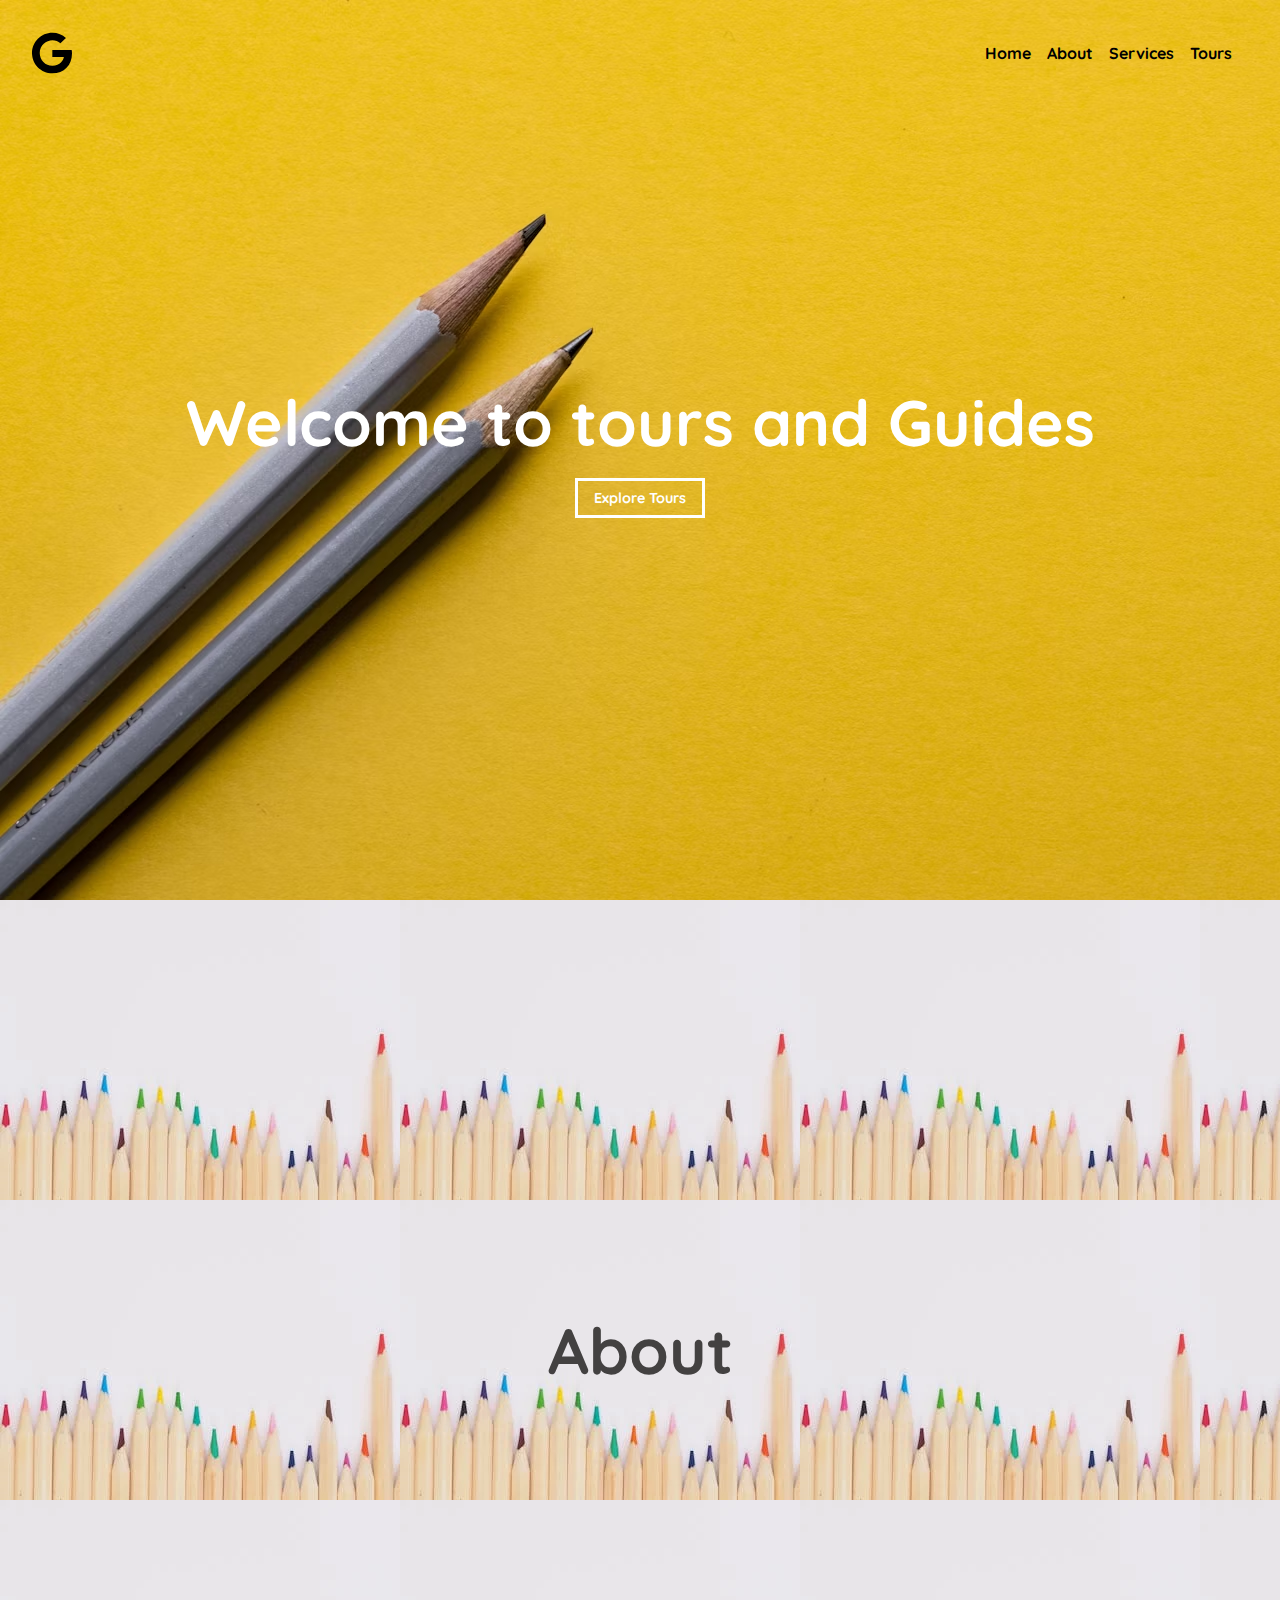
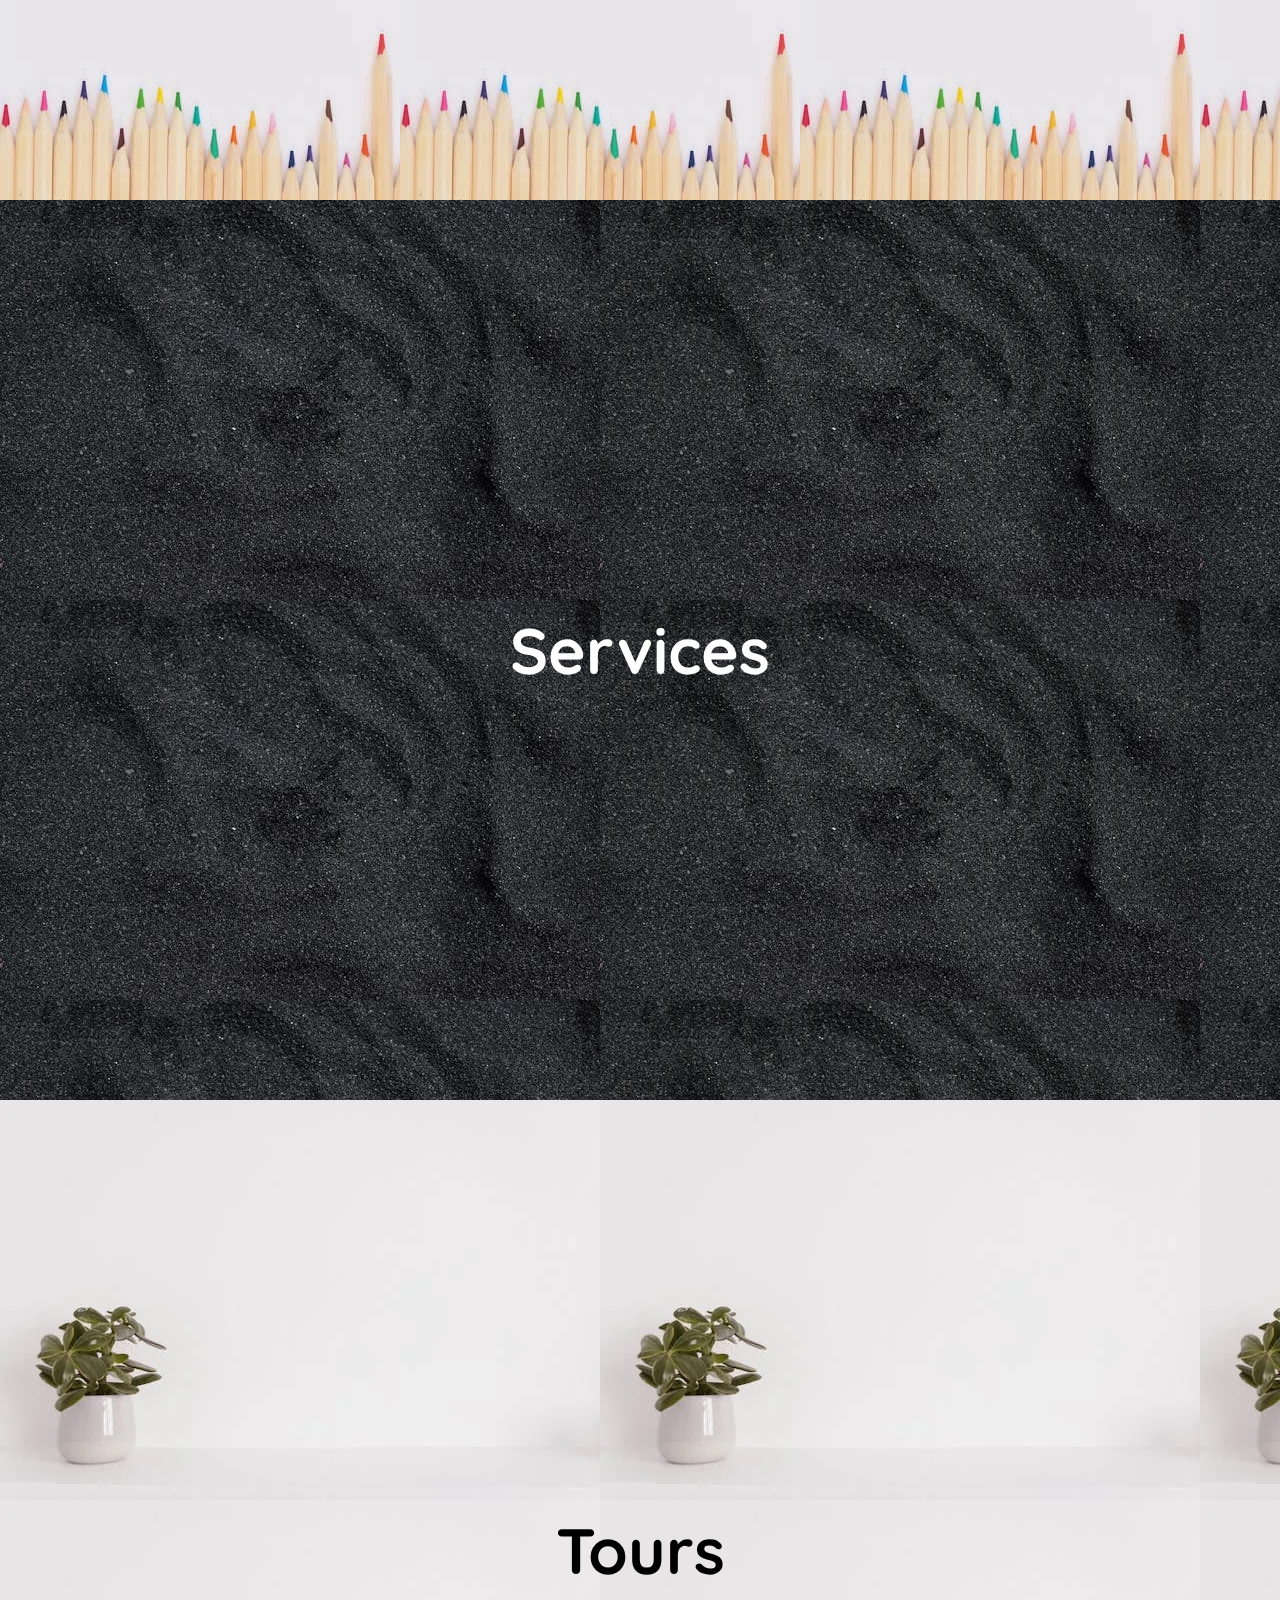
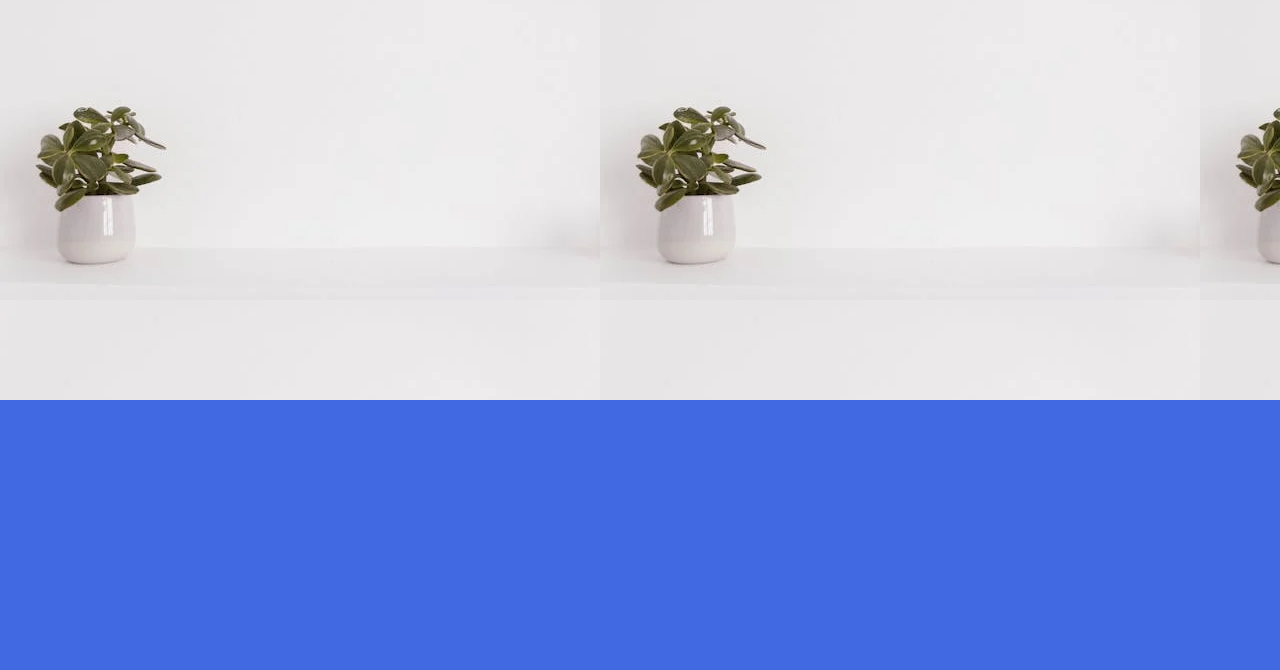
==== navigation-bar-on-scroll/index.html @ b8202149 "Day-10 Navigation bar on scroll Part-1" ====
<!DOCTYPE html>
<html lang="en">
<head>
    <meta charset="UTF-8">
    <meta name="viewport" content="width=device-width, initial-scale=1.0">
    <title>Navigation bar on scroll</title>
    <link rel="stylesheet" href="style.css">
</head>
<body>
    <header>
        <nav>
            <img class="logo" src="./assets/google-brands-solid.svg" alt="">
            <ul>
                <li><a href="#home">Home</a></li>
                <li><a href="#about">About</a></li>
                <li><a href="#services">Services</a></li>
                <li><a href="#tours">Tours</a></li>
            </ul>
        </nav>
    </header>
    <section id="home">
        <div class="home-content">
            Welcome to tours and Guides
        </div>
        <button class="btn">Explore Tours</button>
    </section>
    <section id="about">
        <div class="about-content">About</div>
    </section>
    <section id="services">
        <div class="services-content">Services</div>
    </section>
    <section id="tours">
        <div class="tours-content">Tours</div>
    </section>
    <footer></footer>

    <script src="script.js"></script>
</body>
</html>
---- navigation-bar-on-scroll/style.css ----
@import url('https://fonts.googleapis.com/css2?family=Quicksand:wght@300..700&display=swap');

* {
    margin: 0%;
    padding: 0%;
    box-sizing: border-box;
    font-family: "Quicksand", sans-serif;
}

body {
    position: relative;
}

.logo {
    width: 2.5rem;
}

a {
    text-decoration: none;
}

nav {
    display: flex;
    justify-content: space-between;
    padding: 2rem;
    transition: 0.5s;
    position: absolute;
    width: 100%;
}

nav ul {
    display: flex;
    justify-content: center;
    align-items: center;
    gap: 1rem;
    list-style: none;
    padding-inline: 1rem;
}

nav ul li a {
    color: black;
    font-weight: bold;
}

#home {
    height: 100vh;
    background: url("./assets/background.png");
    display: flex;
    justify-content: center;
    align-items: center;
    flex-direction: column;
    gap: 1rem;
}

.home-content {
    font-size: 4rem;
    color: white;
    font-weight: bold;
    text-align: center;
}

.btn {
    padding-inline: 1rem;
    padding-block: 0.5rem;
    border: 0.2rem solid white;
    background-color: transparent;
    color: white;
    font-weight: bold;
    font-size: 0.9rem;
}

#about {
    height: 100vh;
    background: url("./assets/about.png");
    display: flex;
    justify-content: center;
    align-items: center;
}

.about-content {
    font-size: 4rem;
    font-weight: bold;
    color: rgb(67, 65, 65);
}

#services {
    height: 100vh;
    background: url("./assets/services.png");
    display: flex;
    justify-content: center;
    align-items: center;
}

.services-content {
    font-size: 4rem;
    font-weight: bold;
    color: white;
}

#tours {
    height: 100vh;
    background: url("./assets/tours.png");
    display: flex;
    justify-content: center;
    align-items: center;
}

.tours-content {
    font-size: 4rem;
    font-weight: bold;
    
}

footer {
    height: 30vh;
    background-color: royalblue;
}
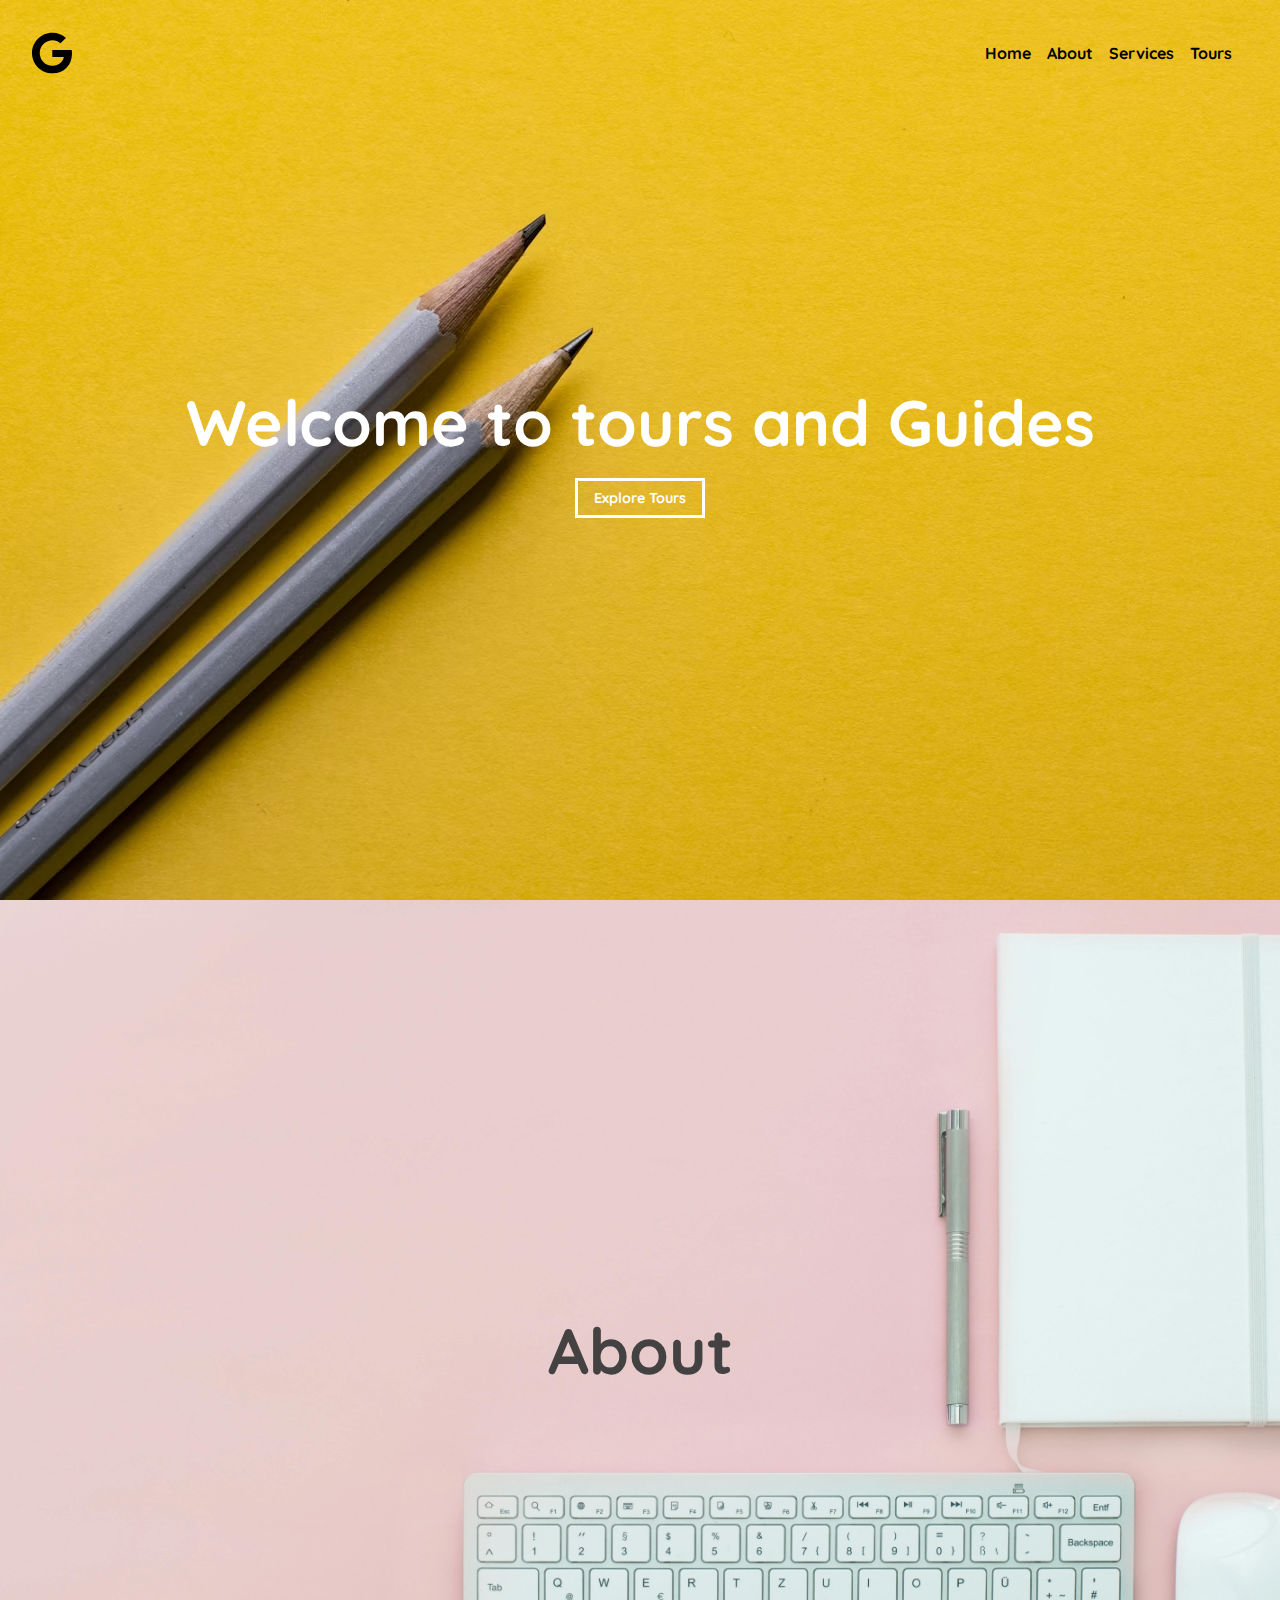
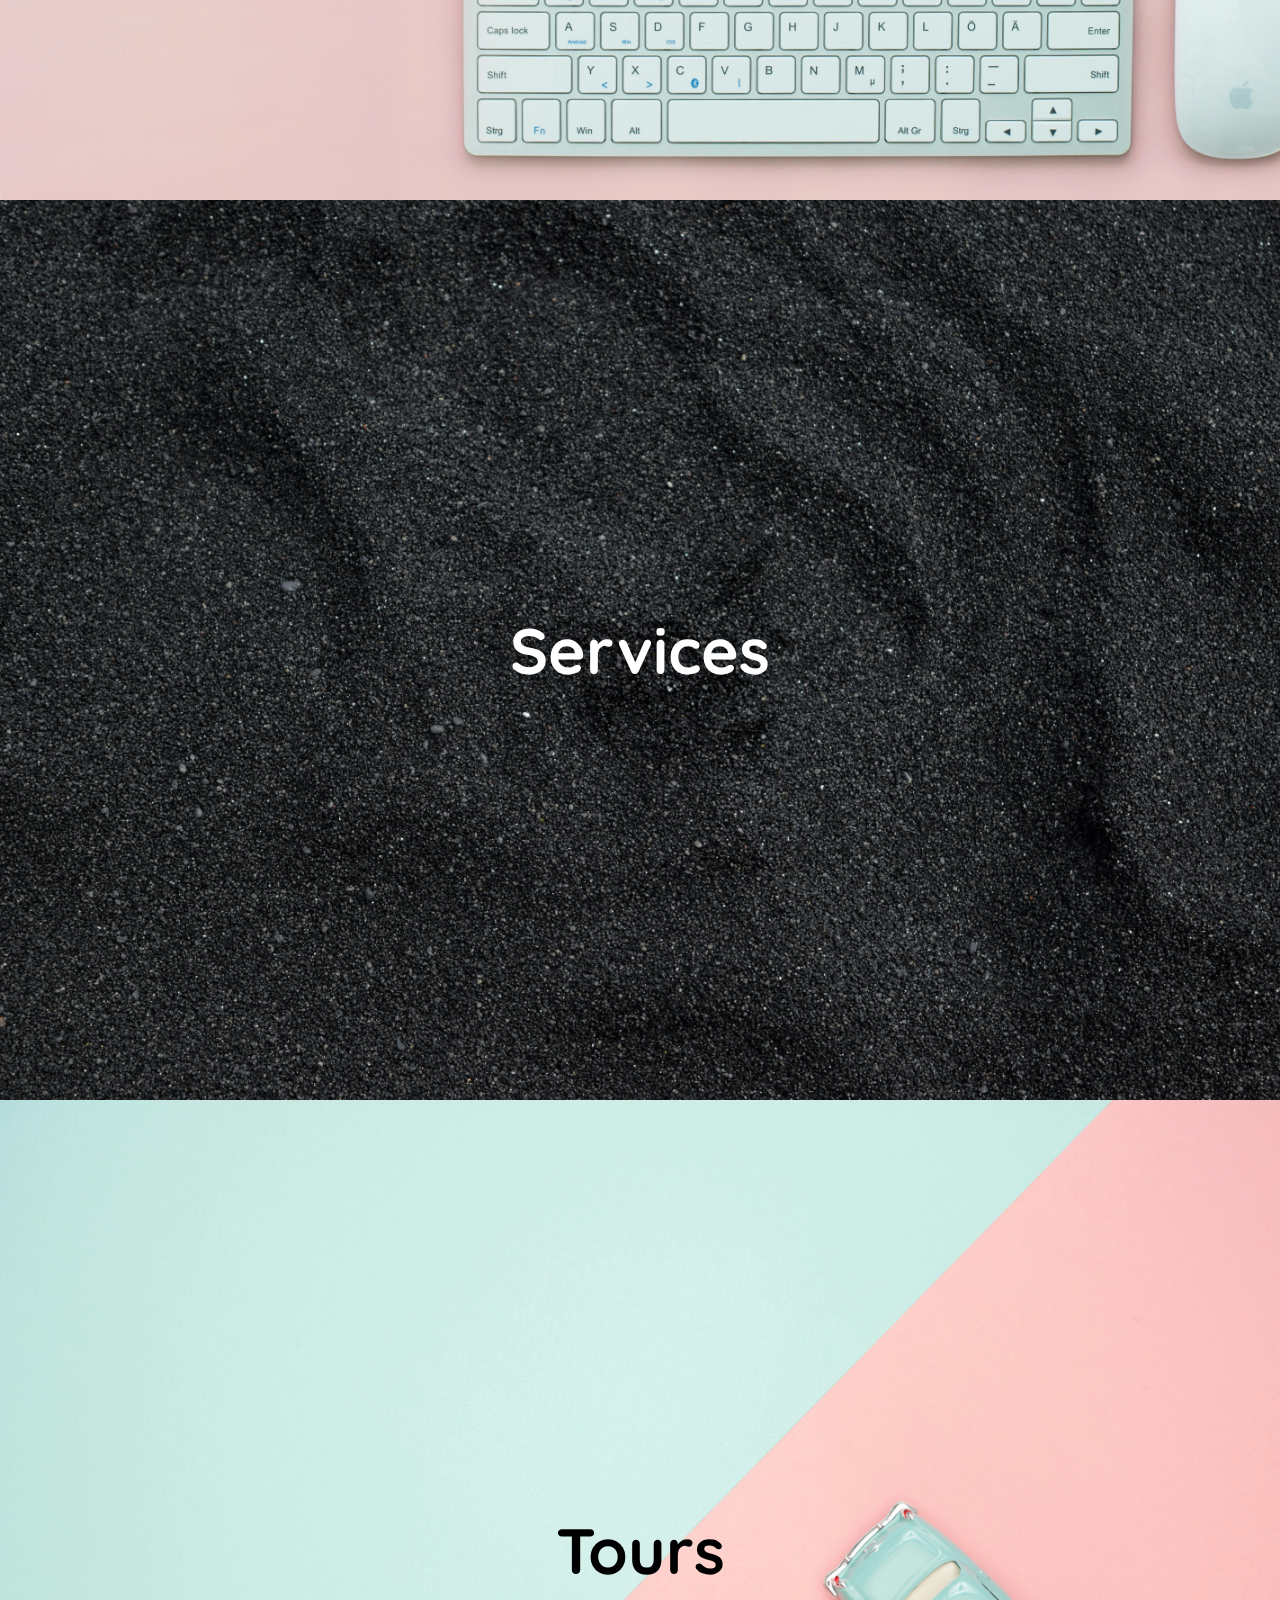
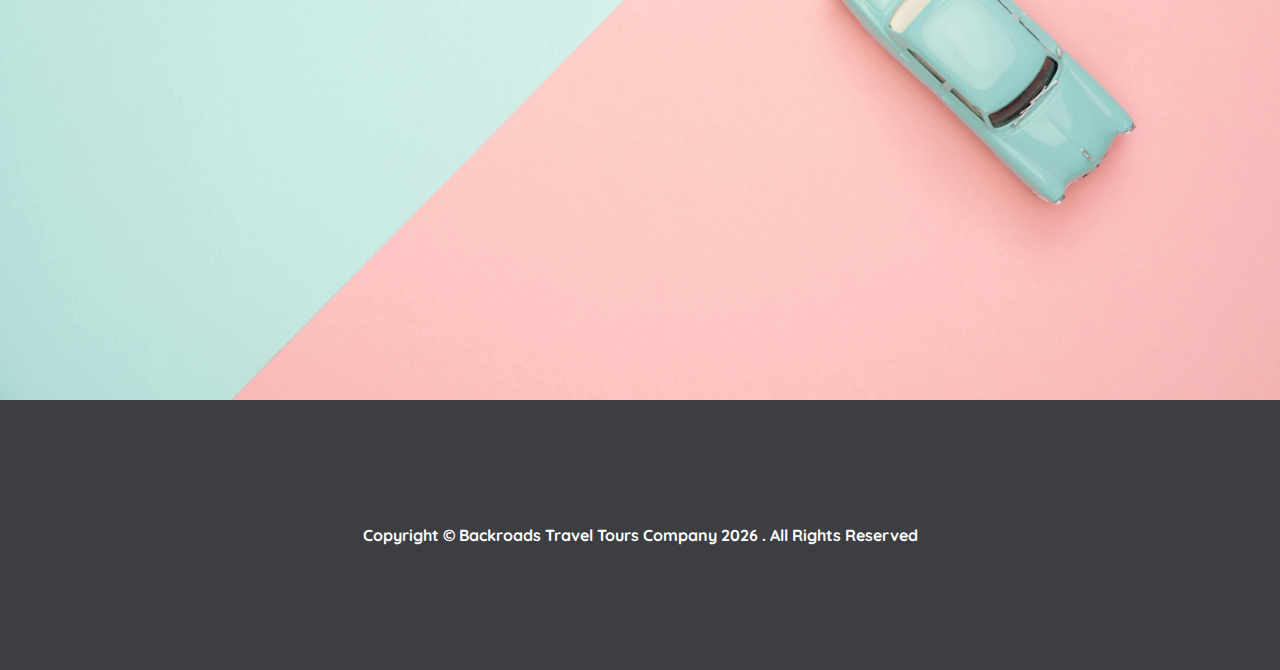
==== commit a8c36ddf: "Day-11 Navigation bar on scroll Part-2" ====
--- a/navigation-bar-on-scroll/index.html
+++ b/navigation-bar-on-scroll/index.html
@@ -1,14 +1,16 @@
 <!DOCTYPE html>
 <html lang="en">
+
 <head>
     <meta charset="UTF-8">
     <meta name="viewport" content="width=device-width, initial-scale=1.0">
     <title>Navigation bar on scroll</title>
     <link rel="stylesheet" href="style.css">
 </head>
+
 <body>
     <header>
-        <nav>
+        <nav class="navbar">
             <img class="logo" src="./assets/google-brands-solid.svg" alt="">
             <ul>
                 <li><a href="#home">Home</a></li>
@@ -22,7 +24,7 @@
         <div class="home-content">
             Welcome to tours and Guides
         </div>
-        <button class="btn">Explore Tours</button>
+        <a href="#tours"><button class="btn">Explore Tours</button></a>
     </section>
     <section id="about">
         <div class="about-content">About</div>
@@ -33,8 +35,22 @@
     <section id="tours">
         <div class="tours-content">Tours</div>
     </section>
-    <footer></footer>
+    <footer>
+        <div>
+            Copyright &copy; Backroads Travel Tours Company
+            <span class="date">2020</span>
+            . All Rights Reserved
+        </div>
+    </footer>
+
+    <!-- back to top button -->
+    <a href="#home">
+        <button class="back-to-top">
+            <img src="./assets/arrow-up-solid.svg" alt="">
+        </button>
+    </a>
 
     <script src="script.js"></script>
 </body>
+
 </html>--- a/navigation-bar-on-scroll/style.css
+++ b/navigation-bar-on-scroll/style.css
@@ -5,6 +5,10 @@
     padding: 0%;
     box-sizing: border-box;
     font-family: "Quicksand", sans-serif;
+}
+
+html {
+    scroll-behavior: smooth;
 }
 
 body {
@@ -26,6 +30,12 @@
     transition: 0.5s;
     position: absolute;
     width: 100%;
+}
+
+.nav-fixed {
+    position: fixed;
+    background-color: white;
+    padding-block: 1rem;
 }
 
 nav ul {
@@ -69,9 +79,15 @@
     font-size: 0.9rem;
 }
 
+.btn:hover {
+    background-color: white;
+    color: black;
+}
+
 #about {
     height: 100vh;
-    background: url("./assets/about.png");
+    background: url("./assets/about.jpg");
+    background-size: cover;
     display: flex;
     justify-content: center;
     align-items: center;
@@ -85,7 +101,8 @@
 
 #services {
     height: 100vh;
-    background: url("./assets/services.png");
+    background: url("./assets/services.jpg");
+    background-size: cover;
     display: flex;
     justify-content: center;
     align-items: center;
@@ -99,7 +116,8 @@
 
 #tours {
     height: 100vh;
-    background: url("./assets/tours.png");
+    background: url("./assets/tours.jpg");
+    background-size: cover;
     display: flex;
     justify-content: center;
     align-items: center;
@@ -113,5 +131,28 @@
 
 footer {
     height: 30vh;
-    background-color: royalblue;
+    background-color: rgb(61, 62, 65);
+    display: flex;
+    justify-content: center;
+    align-items: center;
+    color: white;
+    font-weight: bold;
+    text-align: center;
+}
+
+.back-to-top {
+    position: fixed;
+    z-index: 100000;
+    padding-block: 0.5rem;
+    padding-inline: 0.8rem;
+    bottom: 1.5rem;
+    right: 1.5rem;
+    background-color: lightseagreen;
+    border: none;
+    border-radius: 0.5rem;
+    display: none;
+}
+
+.back-to-top img {
+    width: 1.5rem;
 }